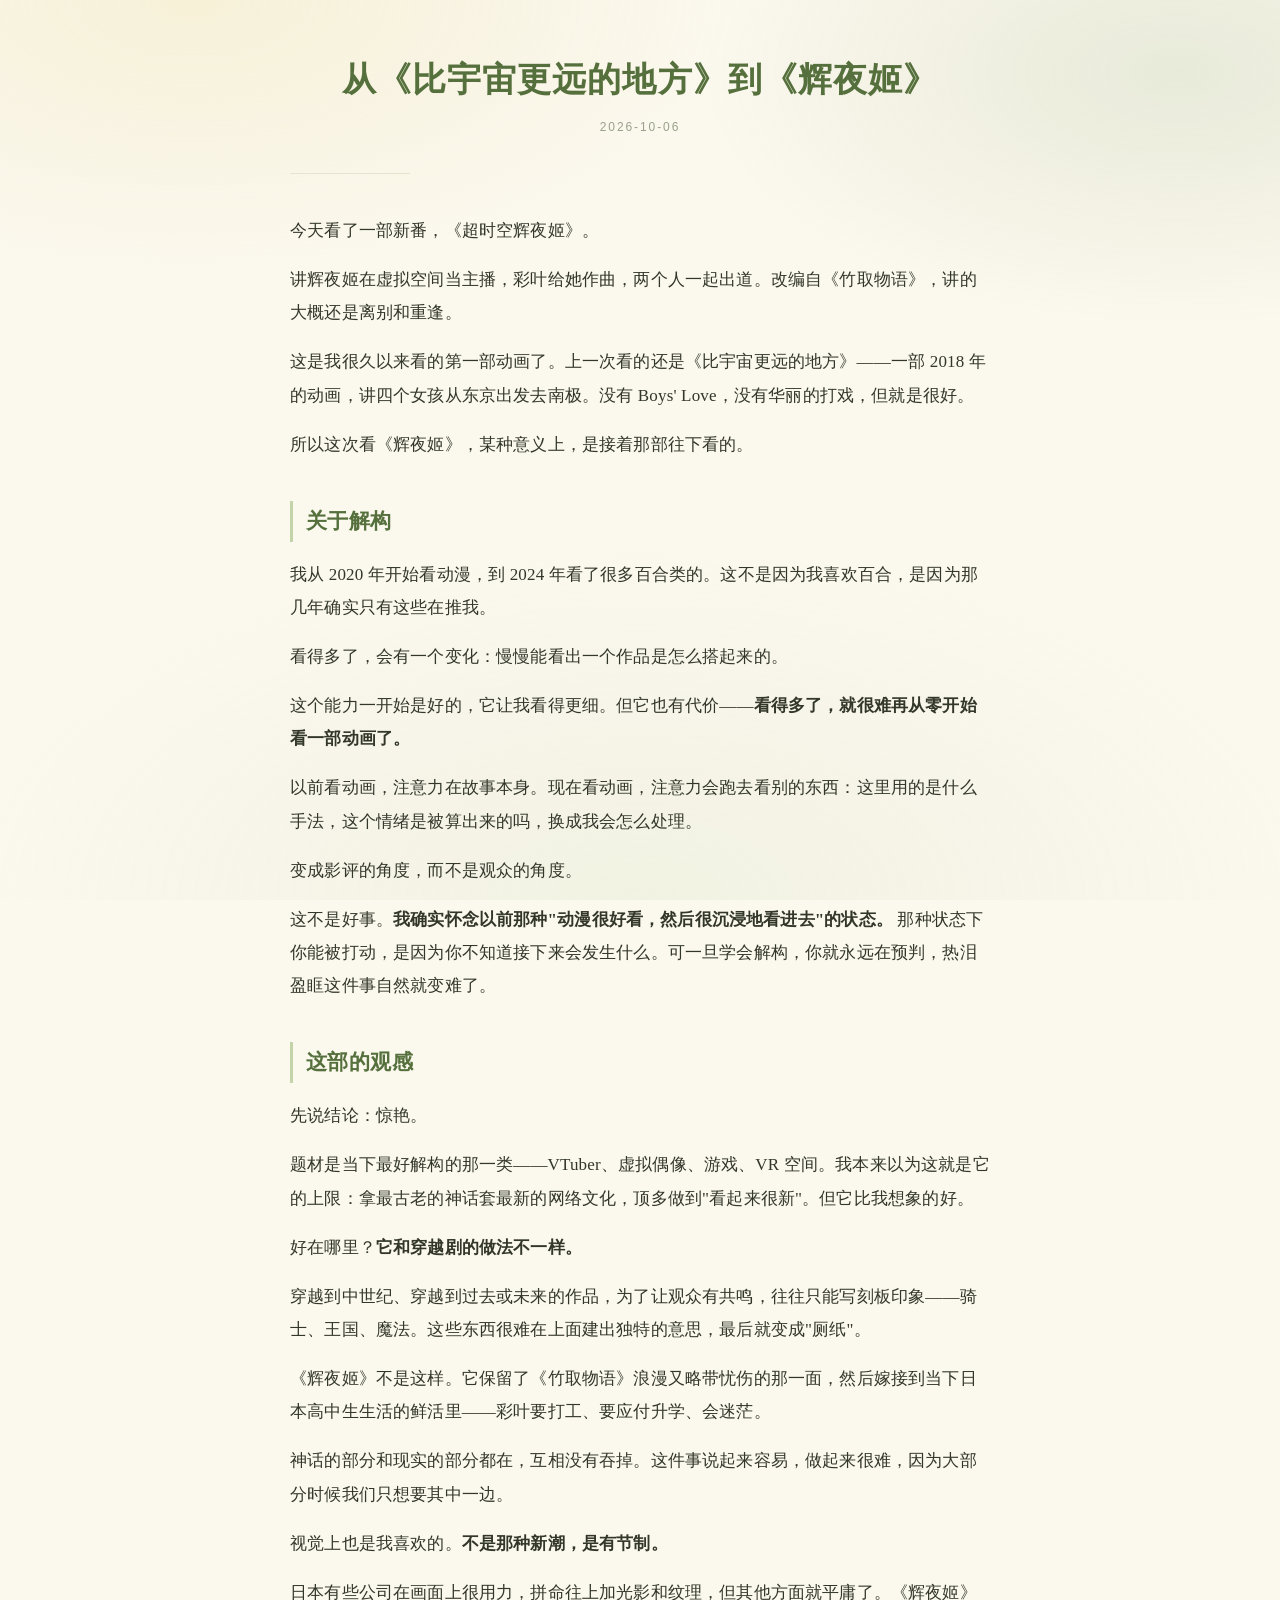
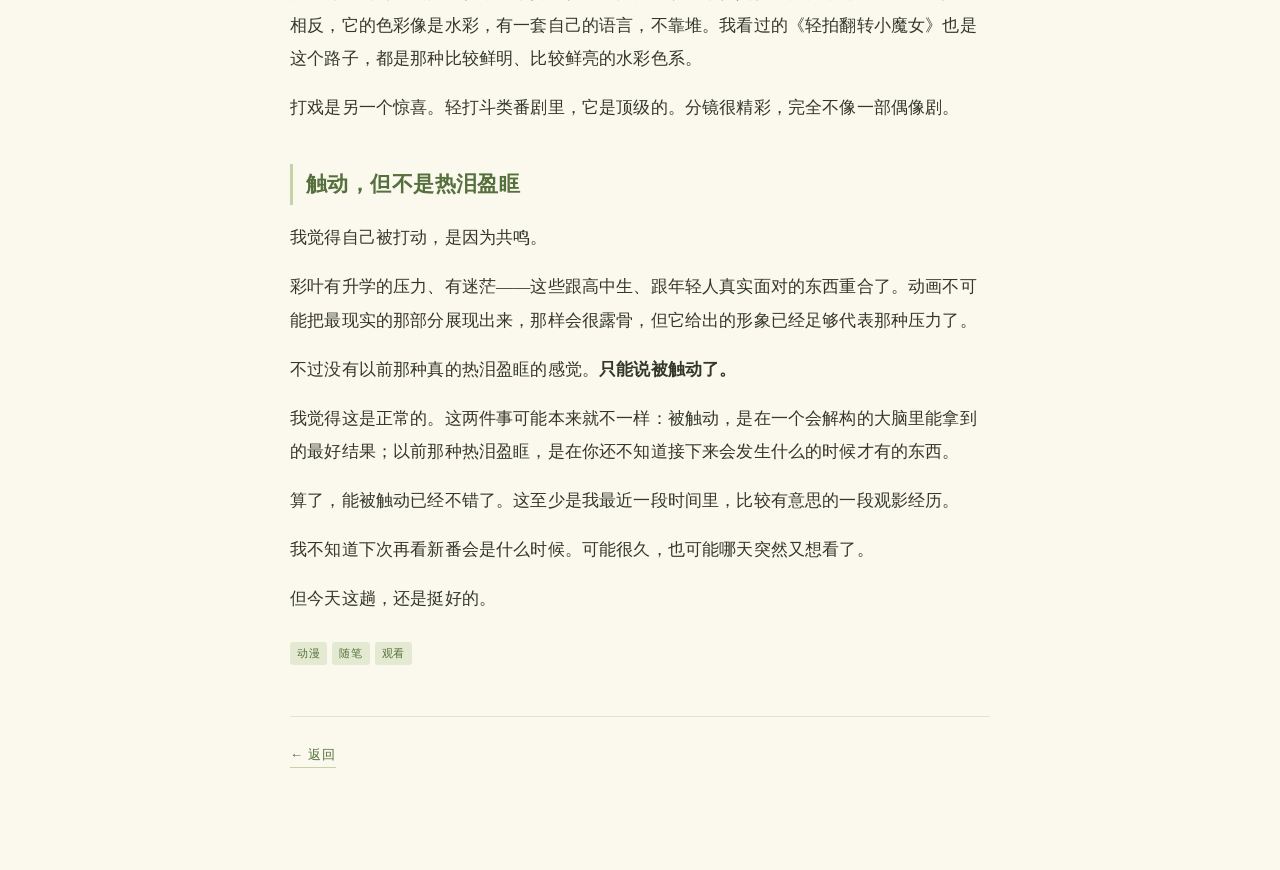
==== docs/从比宇宙更远的地方到辉夜姬.html @ 14f43a6e "去掉私人细节，加一点文艺感" ====
<!DOCTYPE html>
<html lang="zh-CN">
<head>
<meta charset="UTF-8">
<meta name="viewport" content="width=device-width, initial-scale=1">
<title>从《比宇宙更远的地方》到《辉夜姬》</title>
<meta name="description" content="">
<link rel="stylesheet" href="style.css">
</head>
<body><div class="wrap">
<article class="article">
  <div class="article-head">
    <h1>从《比宇宙更远的地方》到《辉夜姬》</h1>
    <div class="byline">2026-10-06</div>
    <hr>
  </div>
  <p>今天看了一部新番，《超时空辉夜姬》。</p>
<p>讲辉夜姬在虚拟空间当主播，彩叶给她作曲，两个人一起出道。改编自《竹取物语》，讲的大概还是离别和重逢。</p>
<p>这是我很久以来看的第一部动画了。上一次看的还是《比宇宙更远的地方》——一部 2018 年的动画，讲四个女孩从东京出发去南极。没有 Boys' Love，没有华丽的打戏，但就是很好。</p>
<p>所以这次看《辉夜姬》，某种意义上，是接着那部往下看的。</p>
<h2>关于解构</h2>
<p>我从 2020 年开始看动漫，到 2024 年看了很多百合类的。这不是因为我喜欢百合，是因为那几年确实只有这些在推我。</p>
<p>看得多了，会有一个变化：慢慢能看出一个作品是怎么搭起来的。</p>
<p>这个能力一开始是好的，它让我看得更细。但它也有代价——<strong>看得多了，就很难再从零开始看一部动画了。</strong></p>
<p>以前看动画，注意力在故事本身。现在看动画，注意力会跑去看别的东西：这里用的是什么手法，这个情绪是被算出来的吗，换成我会怎么处理。</p>
<p>变成影评的角度，而不是观众的角度。</p>
<p>这不是好事。<strong>我确实怀念以前那种"动漫很好看，然后很沉浸地看进去"的状态。</strong> 那种状态下你能被打动，是因为你不知道接下来会发生什么。可一旦学会解构，你就永远在预判，热泪盈眶这件事自然就变难了。</p>
<h2>这部的观感</h2>
<p>先说结论：惊艳。</p>
<p>题材是当下最好解构的那一类——VTuber、虚拟偶像、游戏、VR 空间。我本来以为这就是它的上限：拿最古老的神话套最新的网络文化，顶多做到"看起来很新"。但它比我想象的好。</p>
<p>好在哪里？<strong>它和穿越剧的做法不一样。</strong></p>
<p>穿越到中世纪、穿越到过去或未来的作品，为了让观众有共鸣，往往只能写刻板印象——骑士、王国、魔法。这些东西很难在上面建出独特的意思，最后就变成"厕纸"。</p>
<p>《辉夜姬》不是这样。它保留了《竹取物语》浪漫又略带忧伤的那一面，然后嫁接到当下日本高中生生活的鲜活里——彩叶要打工、要应付升学、会迷茫。</p>
<p>神话的部分和现实的部分都在，互相没有吞掉。这件事说起来容易，做起来很难，因为大部分时候我们只想要其中一边。</p>
<p>视觉上也是我喜欢的。<strong>不是那种新潮，是有节制。</strong></p>
<p>日本有些公司在画面上很用力，拼命往上加光影和纹理，但其他方面就平庸了。《辉夜姬》相反，它的色彩像是水彩，有一套自己的语言，不靠堆。我看过的《轻拍翻转小魔女》也是这个路子，都是那种比较鲜明、比较鲜亮的水彩色系。</p>
<p>打戏是另一个惊喜。轻打斗类番剧里，它是顶级的。分镜很精彩，完全不像一部偶像剧。</p>
<h2>触动，但不是热泪盈眶</h2>
<p>我觉得自己被打动，是因为共鸣。</p>
<p>彩叶有升学的压力、有迷茫——这些跟高中生、跟年轻人真实面对的东西重合了。动画不可能把最现实的那部分展现出来，那样会很露骨，但它给出的形象已经足够代表那种压力了。</p>
<p>不过没有以前那种真的热泪盈眶的感觉。<strong>只能说被触动了。</strong></p>
<p>我觉得这是正常的。这两件事可能本来就不一样：被触动，是在一个会解构的大脑里能拿到的最好结果；以前那种热泪盈眶，是在你还不知道接下来会发生什么的时候才有的东西。</p>
<p>算了，能被触动已经不错了。这至少是我最近一段时间里，比较有意思的一段观影经历。</p>
<p>我不知道下次再看新番会是什么时候。可能很久，也可能哪天突然又想看了。</p>
<p>但今天这趟，还是挺好的。</p>
  <div><span class="tag">动漫</span><span class="tag">随笔</span><span class="tag">观看</span></div>
  <div class="article-footer"><a class="back" href="index.html">← 返回</a></div>
</article>
</div></body>
</html>
---- docs/style.css ----
:root {
  /* 浅黄 + 浅绿，植物标本配色 */
  --paper:      #fbf8ee;   /* 纸底：暖米黄 */
  --paper-warm: #f5efdc;   /* 次级纸面 */
  --ink:        #33372a;   /* 主文字：深橄榄 */
  --ink-soft:   #6b7059;   /* 次级文字 */
  --ink-faint:  #9aa08a;   /* 极淡 */
  --leaf:       #7a9a5c;   /* 叶片绿 */
  --leaf-deep:  #55703c;   /* 深叶 */
  --leaf-pale:  #c3d4a8;   /* 嫩叶 */
  --sun:        #e8d98a;   /* 浅黄 */
  --line:       #ddd8c0;   /* 分隔线 */
  --line-soft:  #e8e3d0;

  --radius: 4px;          /* 扁平：小圆角 */
  --serif: "Songti SC", "Noto Serif SC", "Source Han Serif SC",
           Georgia, "Times New Roman", serif;
  --sans: -apple-system, BlinkMacSystemFont, "PingFang SC",
          "Hiragino Sans GB", "Microsoft YaHei", sans-serif;
}

* { box-sizing: border-box; }

html { scroll-behavior: smooth; }

body {
  margin: 0;
  background: var(--paper);
  color: var(--ink);
  font-family: var(--serif);
  font-size: 17px;
  line-height: 1.95;
  letter-spacing: .01em;
}

/* 弥散感：柔和的径向渐层，像漫射光下的纸面 */
body::before {
  content: "";
  position: fixed; inset: 0;
  pointer-events: none;
  z-index: 0;
  background:
    radial-gradient(ellipse 70% 50% at 15% 0%,  rgba(232,217,138,.22), transparent 60%),
    radial-gradient(ellipse 60% 45% at 92% 8%,  rgba(122,154,92,.14),  transparent 62%),
    radial-gradient(ellipse 80% 60% at 50% 100%, rgba(195,212,168,.16), transparent 65%);
}

.wrap {
  position: relative; z-index: 1;
  max-width: 1080px; margin: 0 auto; padding: 56px 28px 100px;
}

/* ── 报头 ────────────────────────────────────────────── */
.masthead {
  border-bottom: 3px double var(--line);
  padding-bottom: 22px; margin-bottom: 8px;
  text-align: center;
}
.masthead h1 {
  margin: 0; font-size: 38px; font-weight: 600;
  letter-spacing: .06em; color: var(--leaf-deep);
}
.masthead .subtitle {
  margin: 10px 0 0; color: var(--ink-soft);
  font-size: 15px; letter-spacing: .04em;
}
.dateline {
  display: flex; justify-content: space-between; align-items: baseline;
  font-family: var(--sans); font-size: 12px; color: var(--ink-faint);
  border-bottom: 1px solid var(--line);
  padding: 7px 2px; margin-bottom: 34px;
  letter-spacing: .06em;
}

/* ── 首页：报纸分栏 ──────────────────────────────────── */
.column-rule { columns: 2; column-gap: 44px; column-rule: 1px solid var(--line-soft); }
@media (max-width: 760px) { .column-rule { columns: 1; } }

.story {
  break-inside: avoid;
  margin-bottom: 30px; padding-bottom: 26px;
  border-bottom: 1px dotted var(--line-soft);
}
.story:last-child { border-bottom: none; }
.story h2 {
  margin: 0 0 8px; font-size: 22px; font-weight: 600;
  line-height: 1.45; letter-spacing: .02em;
}
.story h2 a { color: var(--ink); text-decoration: none; }
.story h2 a:hover { color: var(--leaf); }
.story .byline {
  font-family: var(--sans); font-size: 11.5px; color: var(--ink-faint);
  letter-spacing: .12em; margin-bottom: 12px; text-transform: uppercase;
}
.story .excerpt { margin: 0; color: var(--ink-soft); font-size: 15px; line-height: 1.85; }

.tag {
  display: inline-block; font-family: var(--sans);
  background: rgba(195,212,168,.4); color: var(--leaf-deep);
  border-radius: 3px; padding: 1px 7px; font-size: 11px;
  margin: 10px 5px 0 0; letter-spacing: .06em;
}

/* ── 文章页 ─────────────────────────────────────────── */
.article { max-width: 700px; margin: 0 auto; }
.article-head { text-align: center; margin-bottom: 40px; }
.article-head h1 {
  margin: 0 0 12px; font-size: 34px; font-weight: 600;
  line-height: 1.4; letter-spacing: .03em; color: var(--leaf-deep);
}
.article-head .byline {
  font-family: var(--sans); font-size: 12px; color: var(--ink-faint);
  letter-spacing: .16em; text-transform: uppercase;
}
.article-head hr {
  border: none; border-top: 1px solid var(--line);
  margin: 22px auto 0; width: 120px;
}

.article h2 {
  font-size: 21px; font-weight: 600; margin: 40px 0 14px;
  color: var(--leaf-deep); letter-spacing: .02em;
  padding-left: 13px; border-left: 3px solid var(--leaf-pale);
}
.article h3 { font-size: 17px; font-weight: 600; margin: 30px 0 10px; color: var(--ink-soft); }
.article p { margin: 16px 0; }
.article a { color: var(--leaf-deep); text-decoration: none; border-bottom: 1px solid var(--leaf-pale); }
.article a:hover { border-bottom-color: var(--leaf); }

.article blockquote {
  margin: 24px 0; padding: 4px 0 4px 22px;
  border-left: 2px solid var(--sun);
  color: var(--ink-soft); font-style: italic;
}
.article code {
  background: var(--paper-warm); color: var(--leaf-deep);
  padding: 2px 6px; border-radius: 3px;
  font-family: ui-monospace, "SF Mono", Menlo, monospace; font-size: 14px;
}
.article pre {
  background: var(--paper-warm); border: 1px solid var(--line);
  border-radius: var(--radius); padding: 16px 18px; overflow-x: auto;
}
.article pre code { background: none; padding: 0; color: var(--ink); }
.article ul { padding-left: 24px; }
.article li { margin: 6px 0; }
.article hr { border: none; border-top: 1px solid var(--line-soft); margin: 34px 0; }

.article-footer { margin-top: 48px; padding-top: 20px; border-top: 1px solid var(--line-soft); }
.back {
  display: inline-block; font-family: var(--sans); font-size: 13px;
  color: var(--ink-soft); text-decoration: none; letter-spacing: .06em;
}
.back:hover { color: var(--leaf); }

.empty {
  text-align: center; padding: 80px 20px; color: var(--ink-faint);
  font-style: italic;
}

.site-footer {
  margin-top: 70px; padding-top: 22px; border-top: 3px double var(--line);
  text-align: center; font-family: var(--sans);
  font-size: 12px; color: var(--ink-faint); letter-spacing: .1em;
}
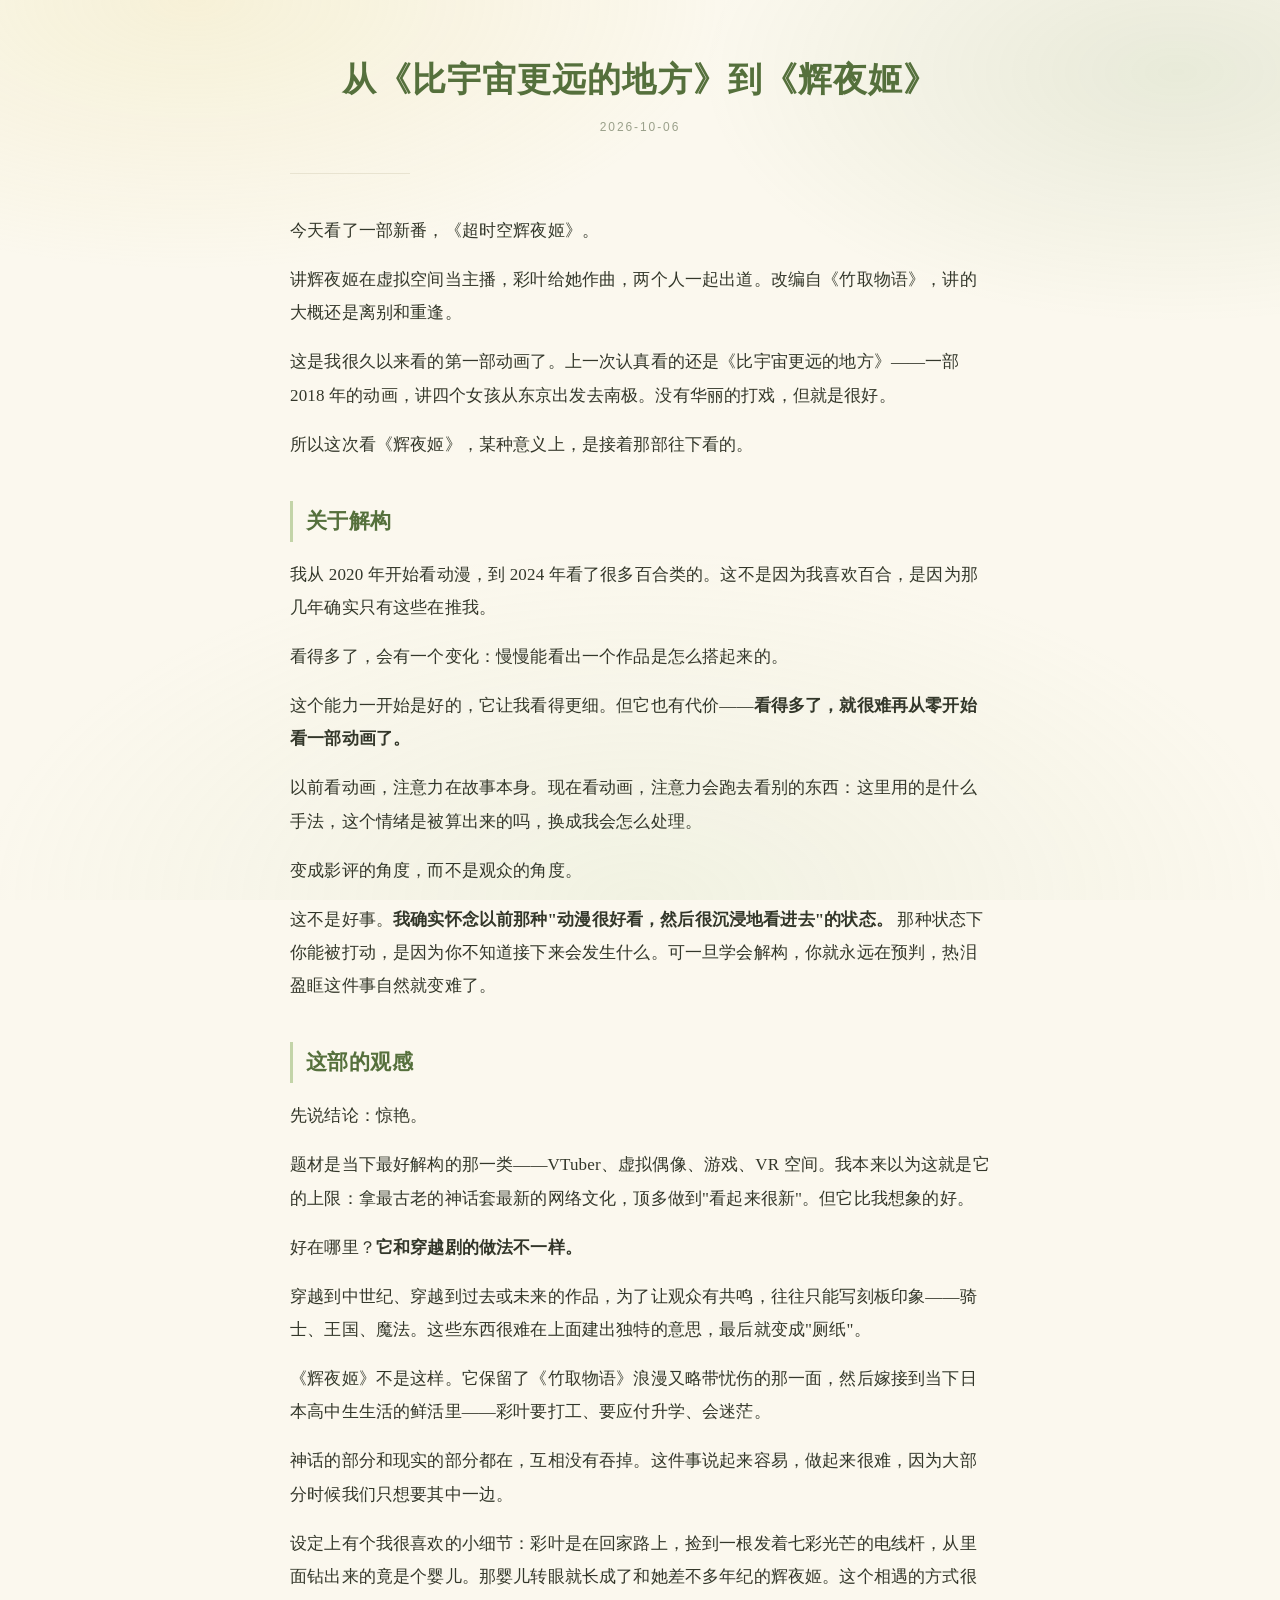
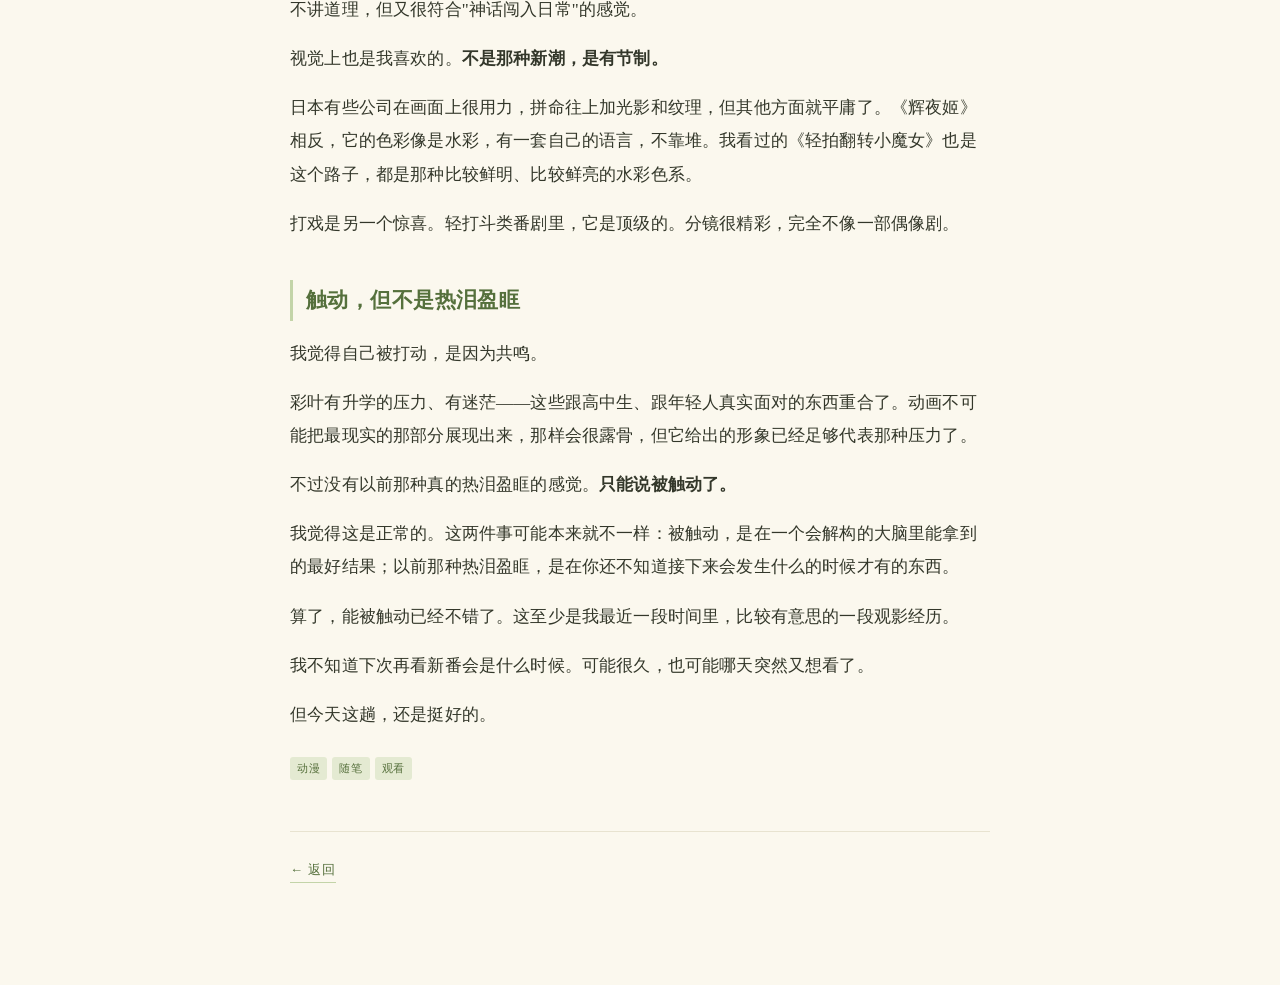
==== commit 8aa93560: "校对：修正百合判断，补入电线杆细节" ====
--- a/docs/从比宇宙更远的地方到辉夜姬.html
+++ b/docs/从比宇宙更远的地方到辉夜姬.html
@@ -16,7 +16,7 @@
   </div>
   <p>今天看了一部新番，《超时空辉夜姬》。</p>
 <p>讲辉夜姬在虚拟空间当主播，彩叶给她作曲，两个人一起出道。改编自《竹取物语》，讲的大概还是离别和重逢。</p>
-<p>这是我很久以来看的第一部动画了。上一次看的还是《比宇宙更远的地方》——一部 2018 年的动画，讲四个女孩从东京出发去南极。没有 Boys' Love，没有华丽的打戏，但就是很好。</p>
+<p>这是我很久以来看的第一部动画了。上一次认真看的还是《比宇宙更远的地方》——一部 2018 年的动画，讲四个女孩从东京出发去南极。没有华丽的打戏，但就是很好。</p>
 <p>所以这次看《辉夜姬》，某种意义上，是接着那部往下看的。</p>
 <h2>关于解构</h2>
 <p>我从 2020 年开始看动漫，到 2024 年看了很多百合类的。这不是因为我喜欢百合，是因为那几年确实只有这些在推我。</p>
@@ -32,6 +32,7 @@
 <p>穿越到中世纪、穿越到过去或未来的作品，为了让观众有共鸣，往往只能写刻板印象——骑士、王国、魔法。这些东西很难在上面建出独特的意思，最后就变成"厕纸"。</p>
 <p>《辉夜姬》不是这样。它保留了《竹取物语》浪漫又略带忧伤的那一面，然后嫁接到当下日本高中生生活的鲜活里——彩叶要打工、要应付升学、会迷茫。</p>
 <p>神话的部分和现实的部分都在，互相没有吞掉。这件事说起来容易，做起来很难，因为大部分时候我们只想要其中一边。</p>
+<p>设定上有个我很喜欢的小细节：彩叶是在回家路上，捡到一根发着七彩光芒的电线杆，从里面钻出来的竟是个婴儿。那婴儿转眼就长成了和她差不多年纪的辉夜姬。这个相遇的方式很不讲道理，但又很符合"神话闯入日常"的感觉。</p>
 <p>视觉上也是我喜欢的。<strong>不是那种新潮，是有节制。</strong></p>
 <p>日本有些公司在画面上很用力，拼命往上加光影和纹理，但其他方面就平庸了。《辉夜姬》相反，它的色彩像是水彩，有一套自己的语言，不靠堆。我看过的《轻拍翻转小魔女》也是这个路子，都是那种比较鲜明、比较鲜亮的水彩色系。</p>
 <p>打戏是另一个惊喜。轻打斗类番剧里，它是顶级的。分镜很精彩，完全不像一部偶像剧。</p>
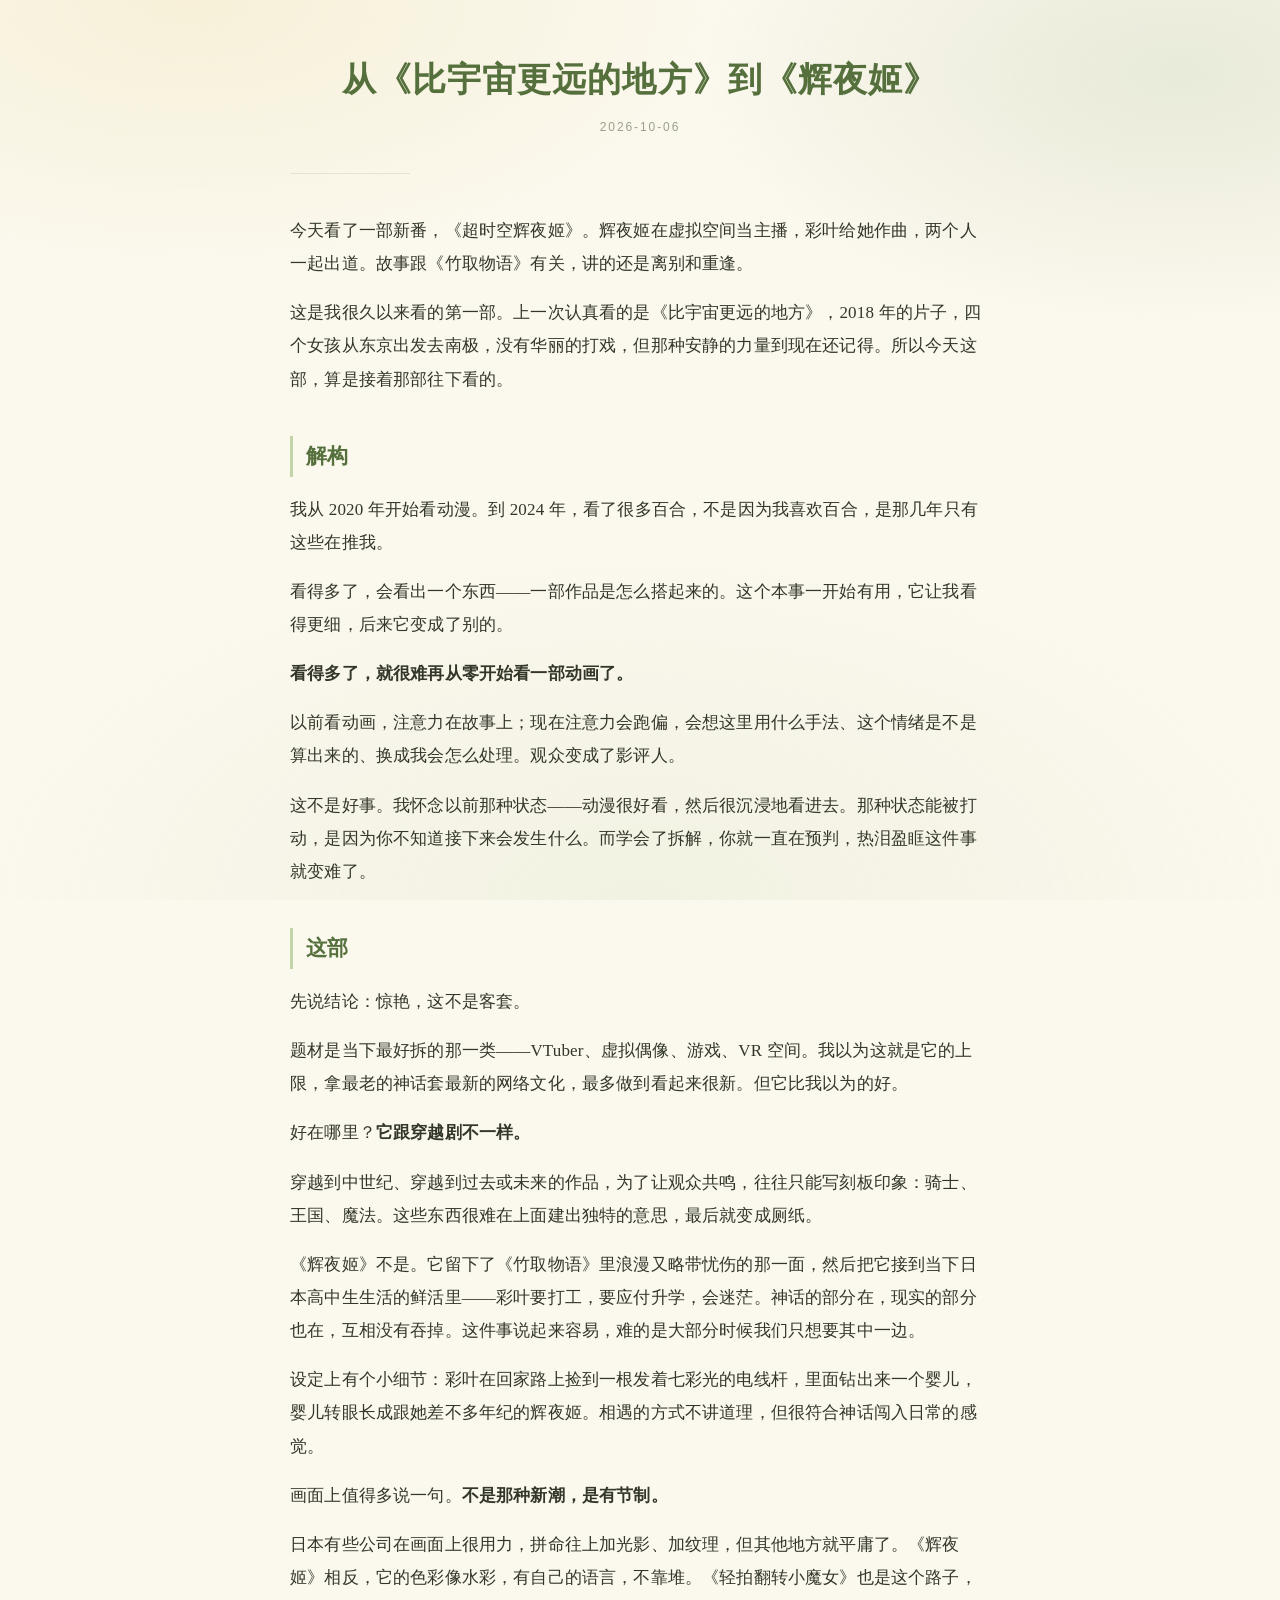
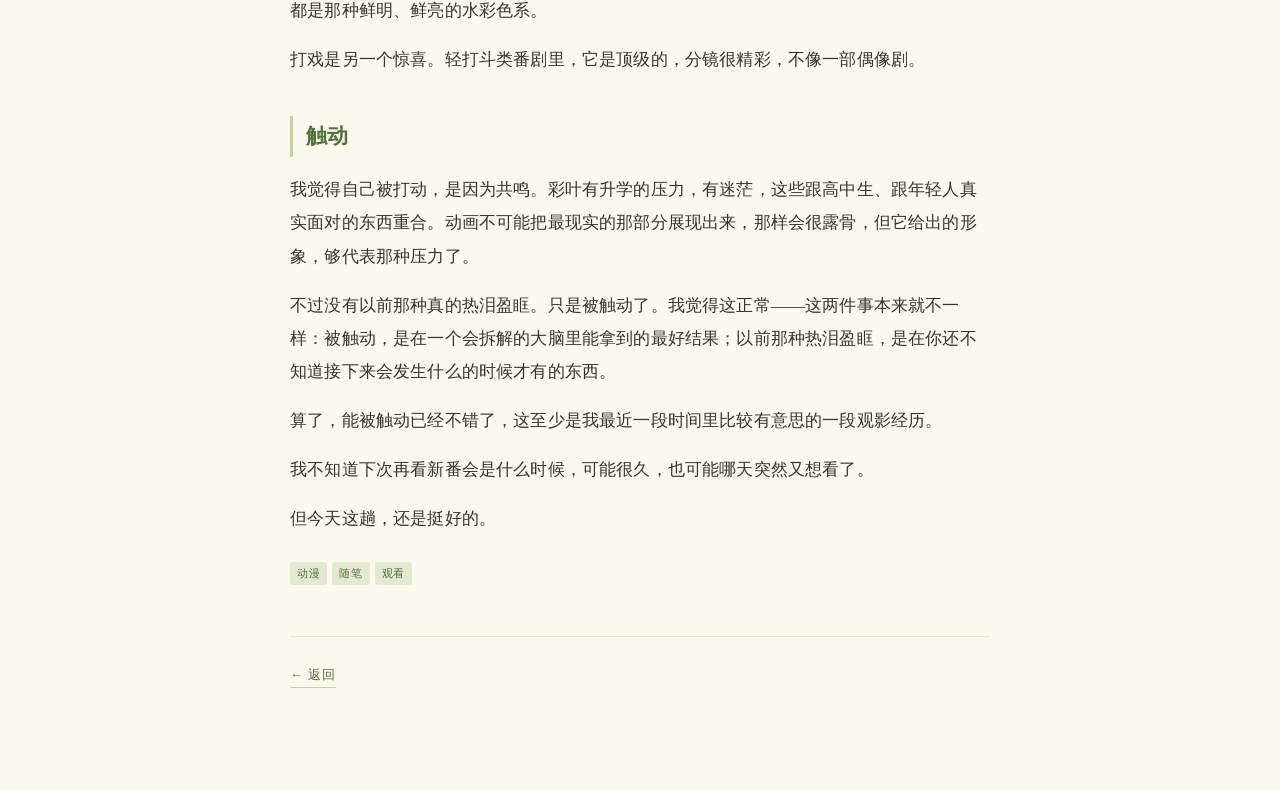
==== commit d0c25897: "定稿：精细版 + 修复段落碎片化" ====
--- a/docs/从比宇宙更远的地方到辉夜姬.html
+++ b/docs/从比宇宙更远的地方到辉夜姬.html
@@ -14,35 +14,29 @@
     <div class="byline">2026-10-06</div>
     <hr>
   </div>
-  <p>今天看了一部新番，《超时空辉夜姬》。</p>
-<p>讲辉夜姬在虚拟空间当主播，彩叶给她作曲，两个人一起出道。改编自《竹取物语》，讲的大概还是离别和重逢。</p>
-<p>这是我很久以来看的第一部动画了。上一次认真看的还是《比宇宙更远的地方》——一部 2018 年的动画，讲四个女孩从东京出发去南极。没有华丽的打戏，但就是很好。</p>
-<p>所以这次看《辉夜姬》，某种意义上，是接着那部往下看的。</p>
-<h2>关于解构</h2>
-<p>我从 2020 年开始看动漫，到 2024 年看了很多百合类的。这不是因为我喜欢百合，是因为那几年确实只有这些在推我。</p>
-<p>看得多了，会有一个变化：慢慢能看出一个作品是怎么搭起来的。</p>
-<p>这个能力一开始是好的，它让我看得更细。但它也有代价——<strong>看得多了，就很难再从零开始看一部动画了。</strong></p>
-<p>以前看动画，注意力在故事本身。现在看动画，注意力会跑去看别的东西：这里用的是什么手法，这个情绪是被算出来的吗，换成我会怎么处理。</p>
-<p>变成影评的角度，而不是观众的角度。</p>
-<p>这不是好事。<strong>我确实怀念以前那种"动漫很好看，然后很沉浸地看进去"的状态。</strong> 那种状态下你能被打动，是因为你不知道接下来会发生什么。可一旦学会解构，你就永远在预判，热泪盈眶这件事自然就变难了。</p>
-<h2>这部的观感</h2>
-<p>先说结论：惊艳。</p>
-<p>题材是当下最好解构的那一类——VTuber、虚拟偶像、游戏、VR 空间。我本来以为这就是它的上限：拿最古老的神话套最新的网络文化，顶多做到"看起来很新"。但它比我想象的好。</p>
-<p>好在哪里？<strong>它和穿越剧的做法不一样。</strong></p>
-<p>穿越到中世纪、穿越到过去或未来的作品，为了让观众有共鸣，往往只能写刻板印象——骑士、王国、魔法。这些东西很难在上面建出独特的意思，最后就变成"厕纸"。</p>
-<p>《辉夜姬》不是这样。它保留了《竹取物语》浪漫又略带忧伤的那一面，然后嫁接到当下日本高中生生活的鲜活里——彩叶要打工、要应付升学、会迷茫。</p>
-<p>神话的部分和现实的部分都在，互相没有吞掉。这件事说起来容易，做起来很难，因为大部分时候我们只想要其中一边。</p>
-<p>设定上有个我很喜欢的小细节：彩叶是在回家路上，捡到一根发着七彩光芒的电线杆，从里面钻出来的竟是个婴儿。那婴儿转眼就长成了和她差不多年纪的辉夜姬。这个相遇的方式很不讲道理，但又很符合"神话闯入日常"的感觉。</p>
-<p>视觉上也是我喜欢的。<strong>不是那种新潮，是有节制。</strong></p>
-<p>日本有些公司在画面上很用力，拼命往上加光影和纹理，但其他方面就平庸了。《辉夜姬》相反，它的色彩像是水彩，有一套自己的语言，不靠堆。我看过的《轻拍翻转小魔女》也是这个路子，都是那种比较鲜明、比较鲜亮的水彩色系。</p>
-<p>打戏是另一个惊喜。轻打斗类番剧里，它是顶级的。分镜很精彩，完全不像一部偶像剧。</p>
-<h2>触动，但不是热泪盈眶</h2>
-<p>我觉得自己被打动，是因为共鸣。</p>
-<p>彩叶有升学的压力、有迷茫——这些跟高中生、跟年轻人真实面对的东西重合了。动画不可能把最现实的那部分展现出来，那样会很露骨，但它给出的形象已经足够代表那种压力了。</p>
-<p>不过没有以前那种真的热泪盈眶的感觉。<strong>只能说被触动了。</strong></p>
-<p>我觉得这是正常的。这两件事可能本来就不一样：被触动，是在一个会解构的大脑里能拿到的最好结果；以前那种热泪盈眶，是在你还不知道接下来会发生什么的时候才有的东西。</p>
-<p>算了，能被触动已经不错了。这至少是我最近一段时间里，比较有意思的一段观影经历。</p>
-<p>我不知道下次再看新番会是什么时候。可能很久，也可能哪天突然又想看了。</p>
+  <p>今天看了一部新番，《超时空辉夜姬》。辉夜姬在虚拟空间当主播，彩叶给她作曲，两个人一起出道。故事跟《竹取物语》有关，讲的还是离别和重逢。</p>
+<p>这是我很久以来看的第一部。上一次认真看的是《比宇宙更远的地方》，2018 年的片子，四个女孩从东京出发去南极，没有华丽的打戏，但那种安静的力量到现在还记得。所以今天这部，算是接着那部往下看的。</p>
+<h2>解构</h2>
+<p>我从 2020 年开始看动漫。到 2024 年，看了很多百合，不是因为我喜欢百合，是那几年只有这些在推我。</p>
+<p>看得多了，会看出一个东西——一部作品是怎么搭起来的。这个本事一开始有用，它让我看得更细，后来它变成了别的。</p>
+<p><strong>看得多了，就很难再从零开始看一部动画了。</strong></p>
+<p>以前看动画，注意力在故事上；现在注意力会跑偏，会想这里用什么手法、这个情绪是不是算出来的、换成我会怎么处理。观众变成了影评人。</p>
+<p>这不是好事。我怀念以前那种状态——动漫很好看，然后很沉浸地看进去。那种状态能被打动，是因为你不知道接下来会发生什么。而学会了拆解，你就一直在预判，热泪盈眶这件事就变难了。</p>
+<h2>这部</h2>
+<p>先说结论：惊艳，这不是客套。</p>
+<p>题材是当下最好拆的那一类——VTuber、虚拟偶像、游戏、VR 空间。我以为这就是它的上限，拿最老的神话套最新的网络文化，最多做到看起来很新。但它比我以为的好。</p>
+<p>好在哪里？<strong>它跟穿越剧不一样。</strong></p>
+<p>穿越到中世纪、穿越到过去或未来的作品，为了让观众共鸣，往往只能写刻板印象：骑士、王国、魔法。这些东西很难在上面建出独特的意思，最后就变成厕纸。</p>
+<p>《辉夜姬》不是。它留下了《竹取物语》里浪漫又略带忧伤的那一面，然后把它接到当下日本高中生生活的鲜活里——彩叶要打工，要应付升学，会迷茫。神话的部分在，现实的部分也在，互相没有吞掉。这件事说起来容易，难的是大部分时候我们只想要其中一边。</p>
+<p>设定上有个小细节：彩叶在回家路上捡到一根发着七彩光的电线杆，里面钻出来一个婴儿，婴儿转眼长成跟她差不多年纪的辉夜姬。相遇的方式不讲道理，但很符合神话闯入日常的感觉。</p>
+<p>画面上值得多说一句。<strong>不是那种新潮，是有节制。</strong></p>
+<p>日本有些公司在画面上很用力，拼命往上加光影、加纹理，但其他地方就平庸了。《辉夜姬》相反，它的色彩像水彩，有自己的语言，不靠堆。《轻拍翻转小魔女》也是这个路子，都是那种鲜明、鲜亮的水彩色系。</p>
+<p>打戏是另一个惊喜。轻打斗类番剧里，它是顶级的，分镜很精彩，不像一部偶像剧。</p>
+<h2>触动</h2>
+<p>我觉得自己被打动，是因为共鸣。彩叶有升学的压力，有迷茫，这些跟高中生、跟年轻人真实面对的东西重合。动画不可能把最现实的那部分展现出来，那样会很露骨，但它给出的形象，够代表那种压力了。</p>
+<p>不过没有以前那种真的热泪盈眶。只是被触动了。我觉得这正常——这两件事本来就不一样：被触动，是在一个会拆解的大脑里能拿到的最好结果；以前那种热泪盈眶，是在你还不知道接下来会发生什么的时候才有的东西。</p>
+<p>算了，能被触动已经不错了，这至少是我最近一段时间里比较有意思的一段观影经历。</p>
+<p>我不知道下次再看新番会是什么时候，可能很久，也可能哪天突然又想看了。</p>
 <p>但今天这趟，还是挺好的。</p>
   <div><span class="tag">动漫</span><span class="tag">随笔</span><span class="tag">观看</span></div>
   <div class="article-footer"><a class="back" href="index.html">← 返回</a></div>
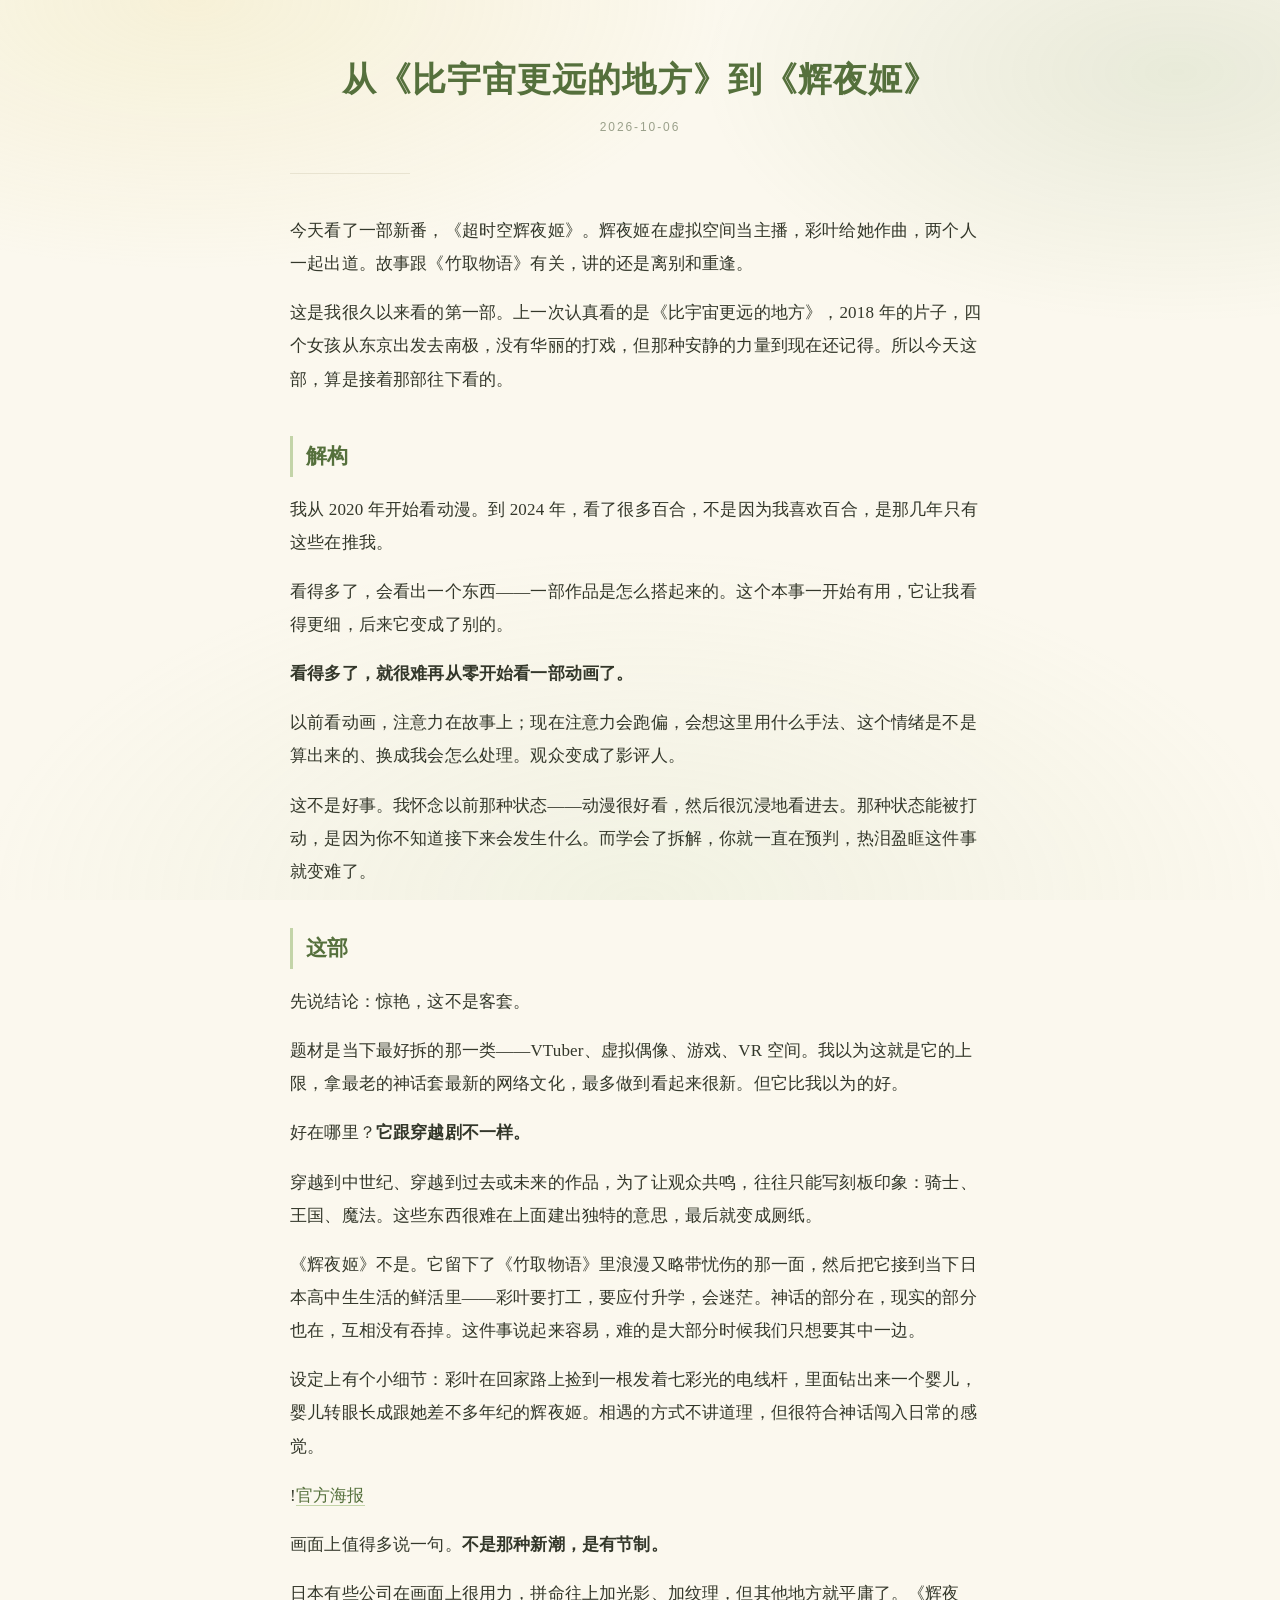
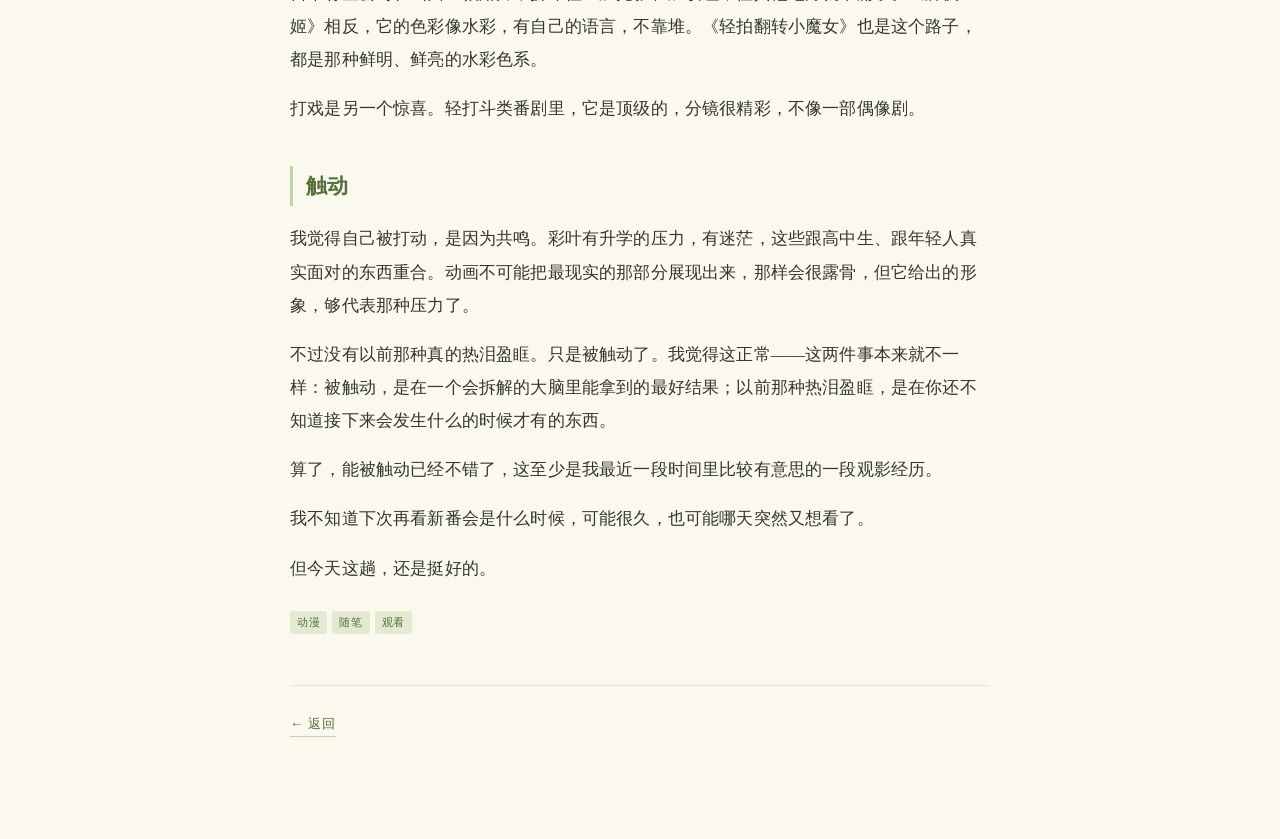
==== commit b8410765: "更新博客" ====
--- a/docs/从比宇宙更远的地方到辉夜姬.html
+++ b/docs/从比宇宙更远的地方到辉夜姬.html
@@ -29,6 +29,7 @@
 <p>穿越到中世纪、穿越到过去或未来的作品，为了让观众共鸣，往往只能写刻板印象：骑士、王国、魔法。这些东西很难在上面建出独特的意思，最后就变成厕纸。</p>
 <p>《辉夜姬》不是。它留下了《竹取物语》里浪漫又略带忧伤的那一面，然后把它接到当下日本高中生生活的鲜活里——彩叶要打工，要应付升学，会迷茫。神话的部分在，现实的部分也在，互相没有吞掉。这件事说起来容易，难的是大部分时候我们只想要其中一边。</p>
 <p>设定上有个小细节：彩叶在回家路上捡到一根发着七彩光的电线杆，里面钻出来一个婴儿，婴儿转眼长成跟她差不多年纪的辉夜姬。相遇的方式不讲道理，但很符合神话闯入日常的感觉。</p>
+<p>!<a href="/images/kaguya/1.jpg" target="_blank" rel="noopener">官方海报</a></p>
 <p>画面上值得多说一句。<strong>不是那种新潮，是有节制。</strong></p>
 <p>日本有些公司在画面上很用力，拼命往上加光影、加纹理，但其他地方就平庸了。《辉夜姬》相反，它的色彩像水彩，有自己的语言，不靠堆。《轻拍翻转小魔女》也是这个路子，都是那种鲜明、鲜亮的水彩色系。</p>
 <p>打戏是另一个惊喜。轻打斗类番剧里，它是顶级的，分镜很精彩，不像一部偶像剧。</p>
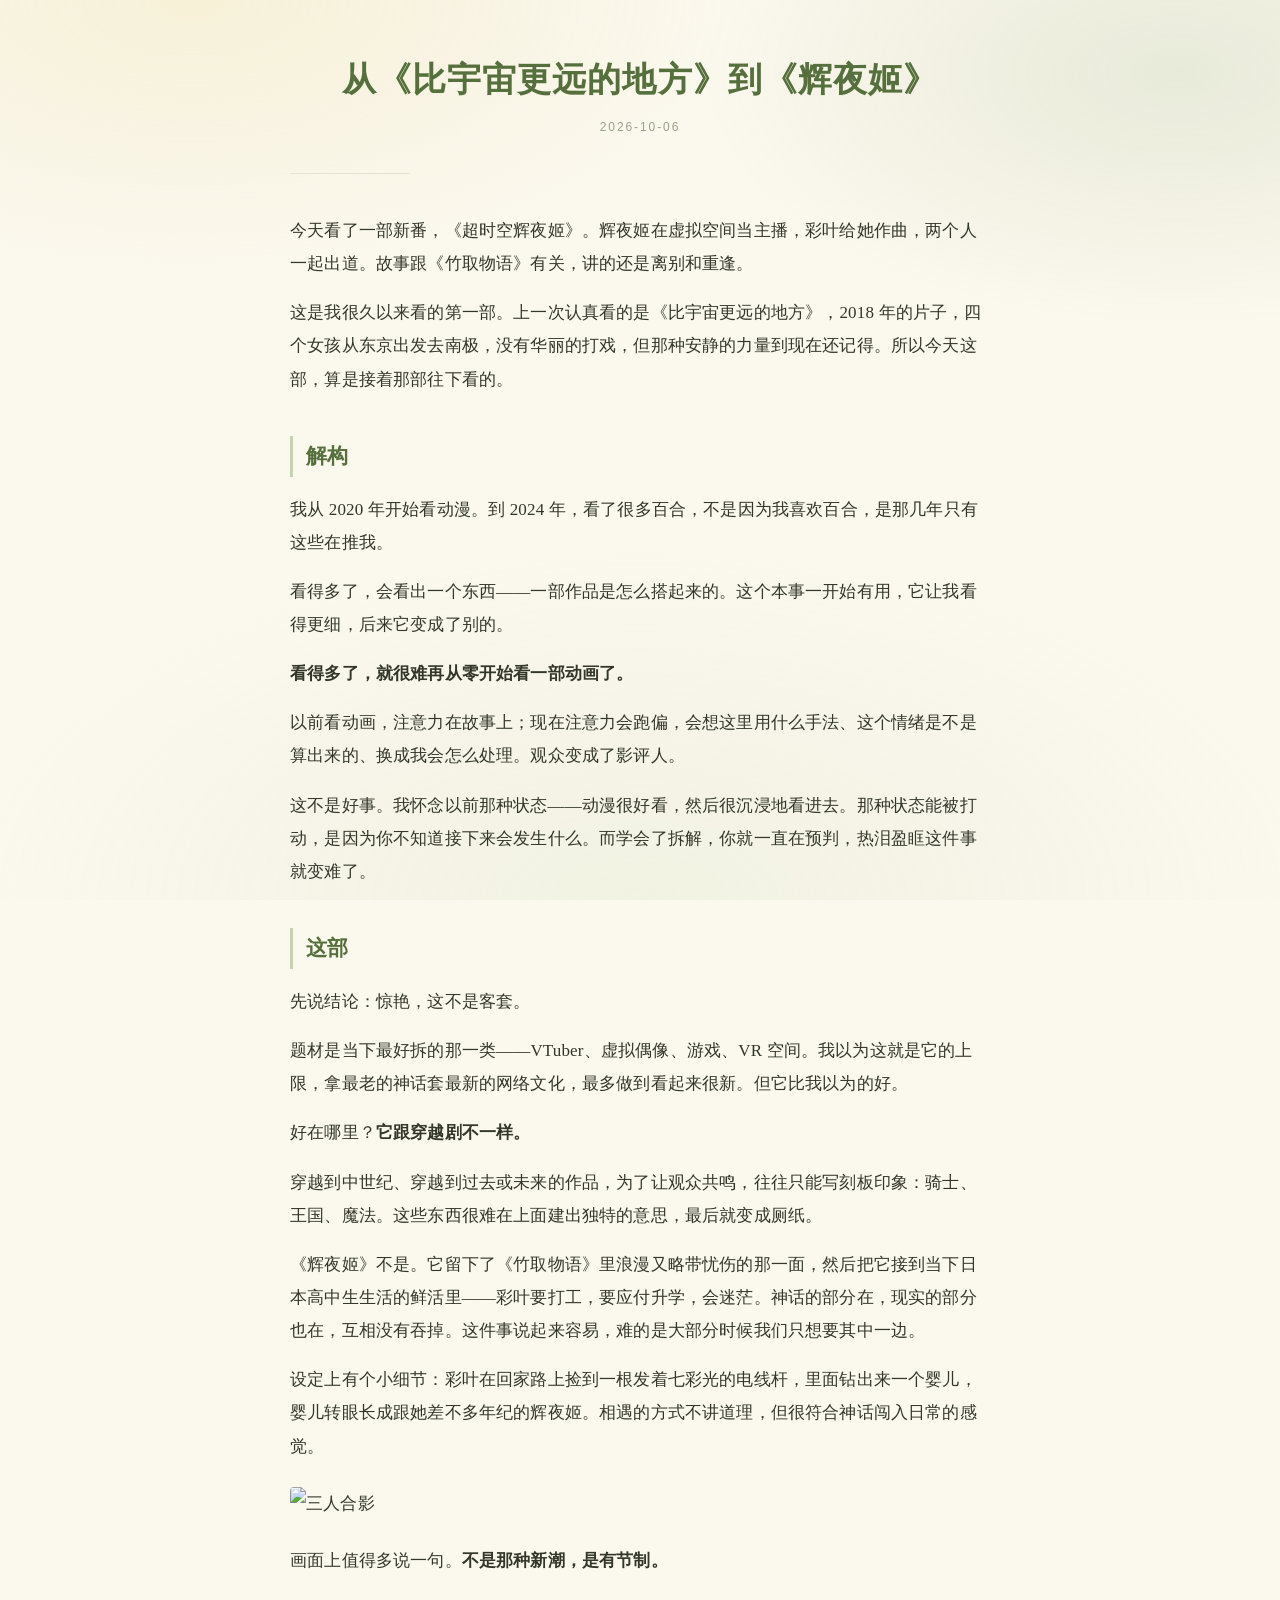
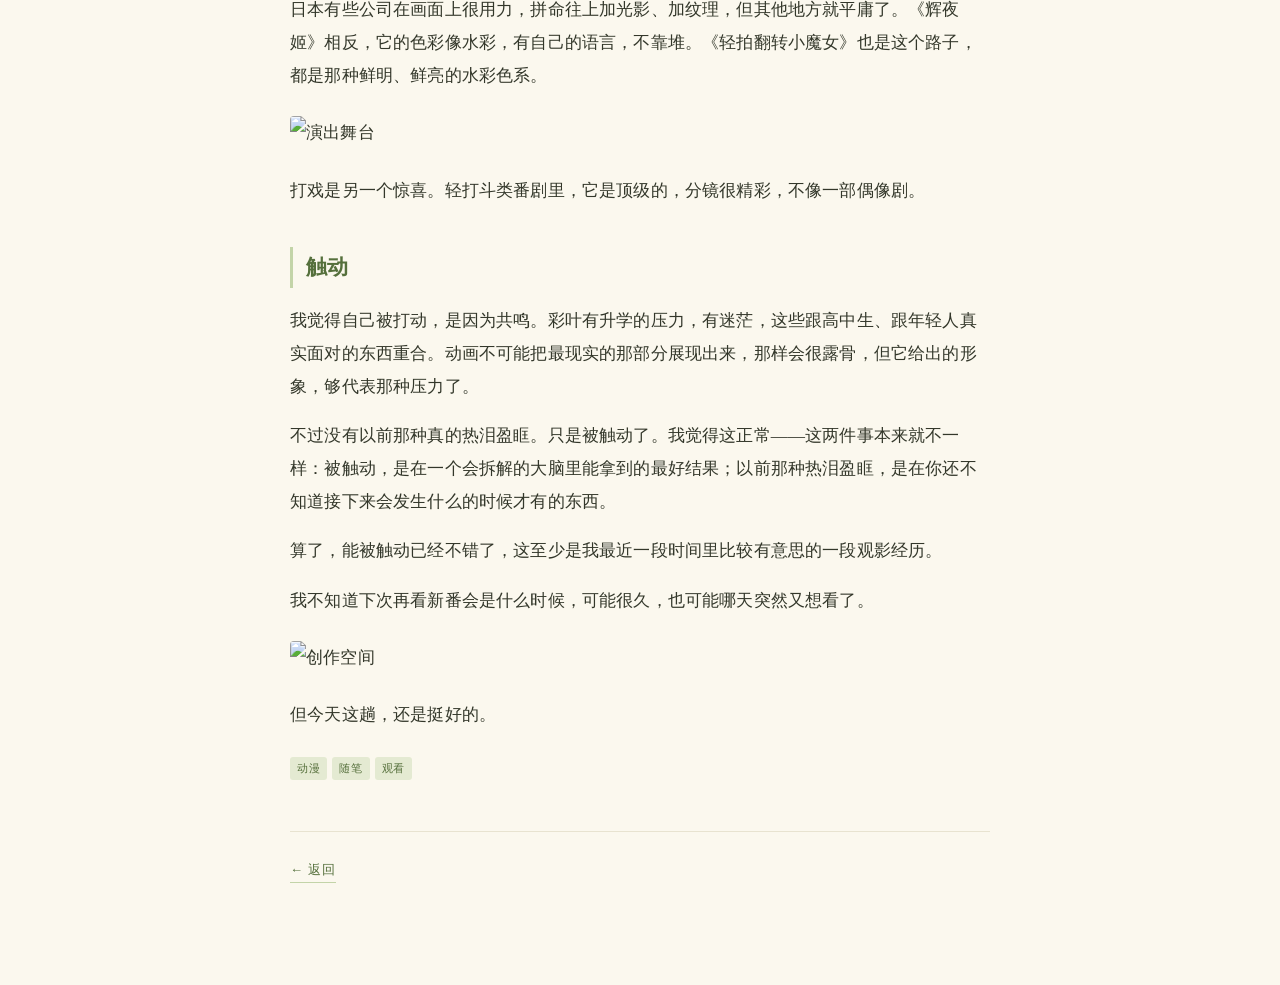
==== commit f7ca9be8: "辉夜姬：修图片渲染 + 补 4 张配图" ====
--- a/docs/从比宇宙更远的地方到辉夜姬.html
+++ b/docs/从比宇宙更远的地方到辉夜姬.html
@@ -29,15 +29,17 @@
 <p>穿越到中世纪、穿越到过去或未来的作品，为了让观众共鸣，往往只能写刻板印象：骑士、王国、魔法。这些东西很难在上面建出独特的意思，最后就变成厕纸。</p>
 <p>《辉夜姬》不是。它留下了《竹取物语》里浪漫又略带忧伤的那一面，然后把它接到当下日本高中生生活的鲜活里——彩叶要打工，要应付升学，会迷茫。神话的部分在，现实的部分也在，互相没有吞掉。这件事说起来容易，难的是大部分时候我们只想要其中一边。</p>
 <p>设定上有个小细节：彩叶在回家路上捡到一根发着七彩光的电线杆，里面钻出来一个婴儿，婴儿转眼长成跟她差不多年纪的辉夜姬。相遇的方式不讲道理，但很符合神话闯入日常的感觉。</p>
-<p>!<a href="/images/kaguya/1.jpg" target="_blank" rel="noopener">官方海报</a></p>
+<p><img src="/images/kaguya/2.jpg" alt="三人合影" style="max-width:100%;height:auto;display:block;margin:24px auto;border-radius:4px"></p>
 <p>画面上值得多说一句。<strong>不是那种新潮，是有节制。</strong></p>
 <p>日本有些公司在画面上很用力，拼命往上加光影、加纹理，但其他地方就平庸了。《辉夜姬》相反，它的色彩像水彩，有自己的语言，不靠堆。《轻拍翻转小魔女》也是这个路子，都是那种鲜明、鲜亮的水彩色系。</p>
+<p><img src="/images/kaguya/3.jpg" alt="演出舞台" style="max-width:100%;height:auto;display:block;margin:24px auto;border-radius:4px"></p>
 <p>打戏是另一个惊喜。轻打斗类番剧里，它是顶级的，分镜很精彩，不像一部偶像剧。</p>
 <h2>触动</h2>
 <p>我觉得自己被打动，是因为共鸣。彩叶有升学的压力，有迷茫，这些跟高中生、跟年轻人真实面对的东西重合。动画不可能把最现实的那部分展现出来，那样会很露骨，但它给出的形象，够代表那种压力了。</p>
 <p>不过没有以前那种真的热泪盈眶。只是被触动了。我觉得这正常——这两件事本来就不一样：被触动，是在一个会拆解的大脑里能拿到的最好结果；以前那种热泪盈眶，是在你还不知道接下来会发生什么的时候才有的东西。</p>
 <p>算了，能被触动已经不错了，这至少是我最近一段时间里比较有意思的一段观影经历。</p>
 <p>我不知道下次再看新番会是什么时候，可能很久，也可能哪天突然又想看了。</p>
+<p><img src="/images/kaguya/4.jpg" alt="创作空间" style="max-width:100%;height:auto;display:block;margin:24px auto;border-radius:4px"></p>
 <p>但今天这趟，还是挺好的。</p>
   <div><span class="tag">动漫</span><span class="tag">随笔</span><span class="tag">观看</span></div>
   <div class="article-footer"><a class="back" href="index.html">← 返回</a></div>
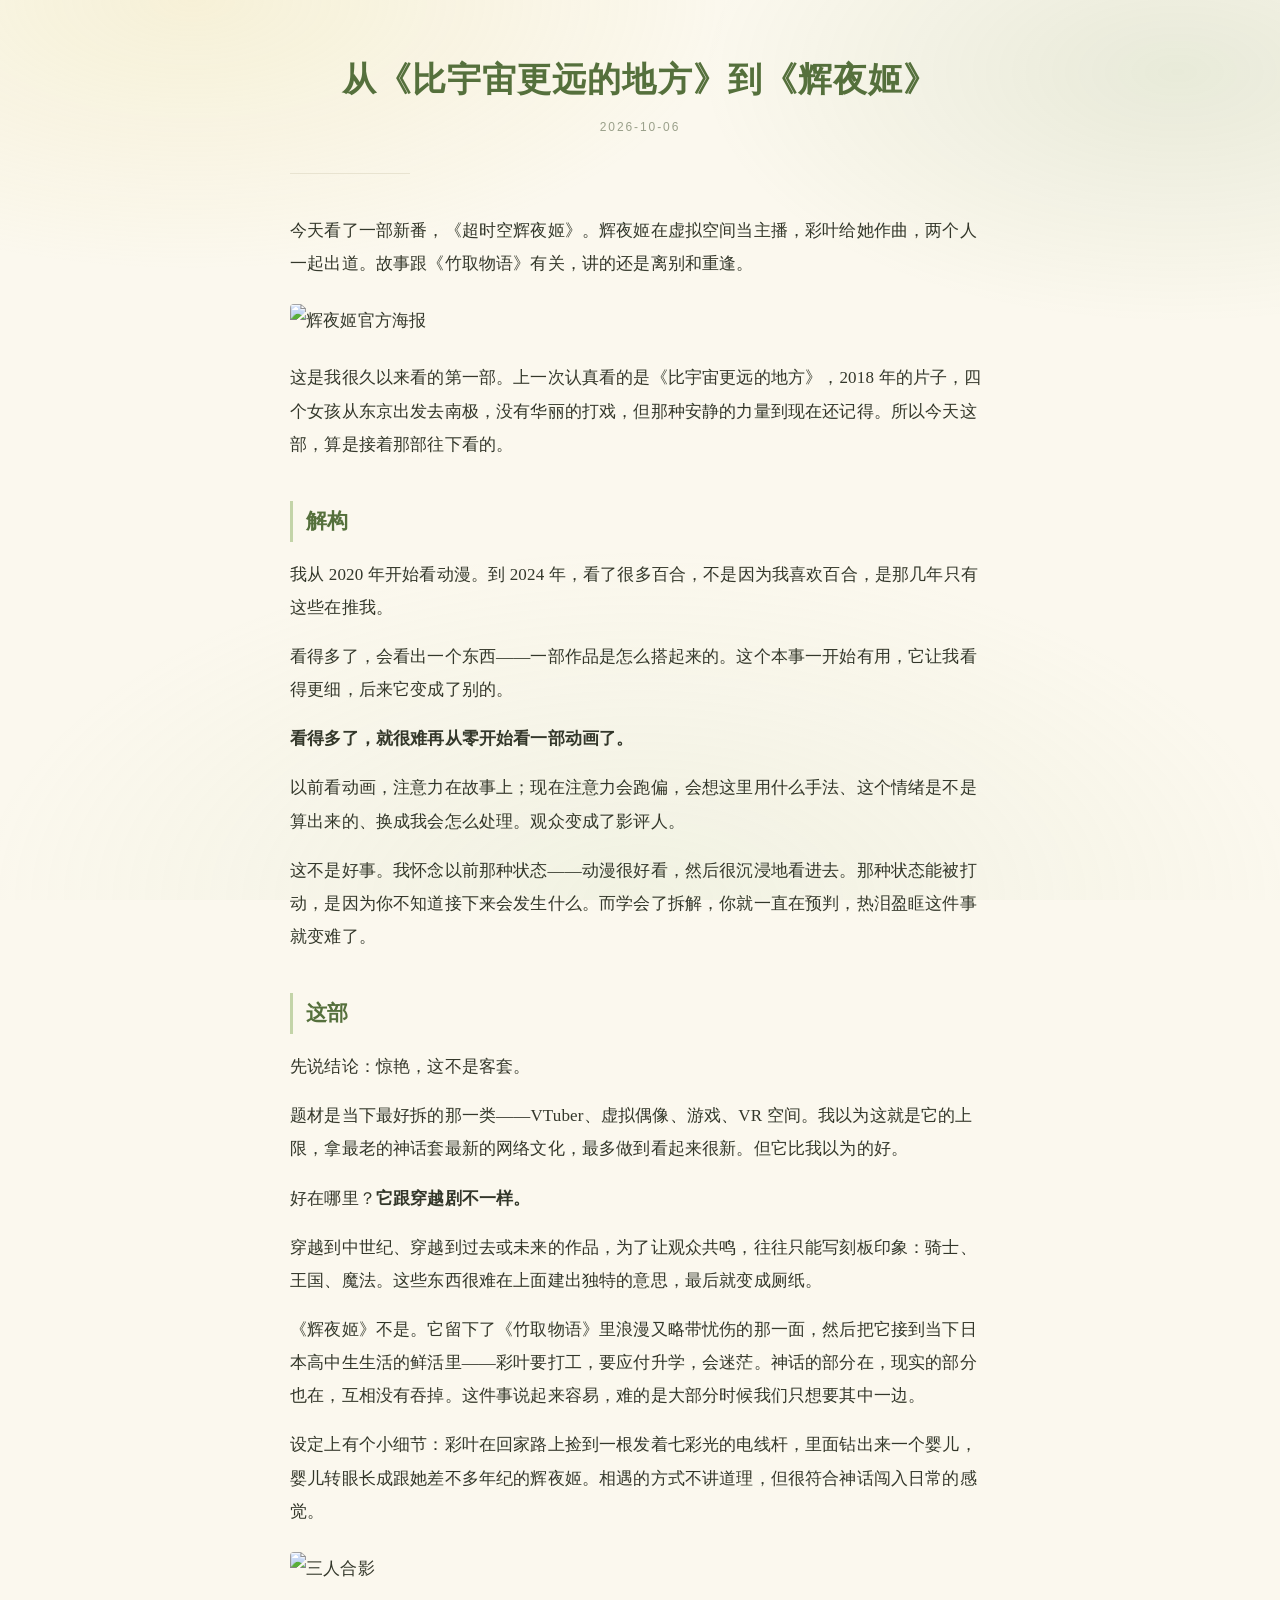
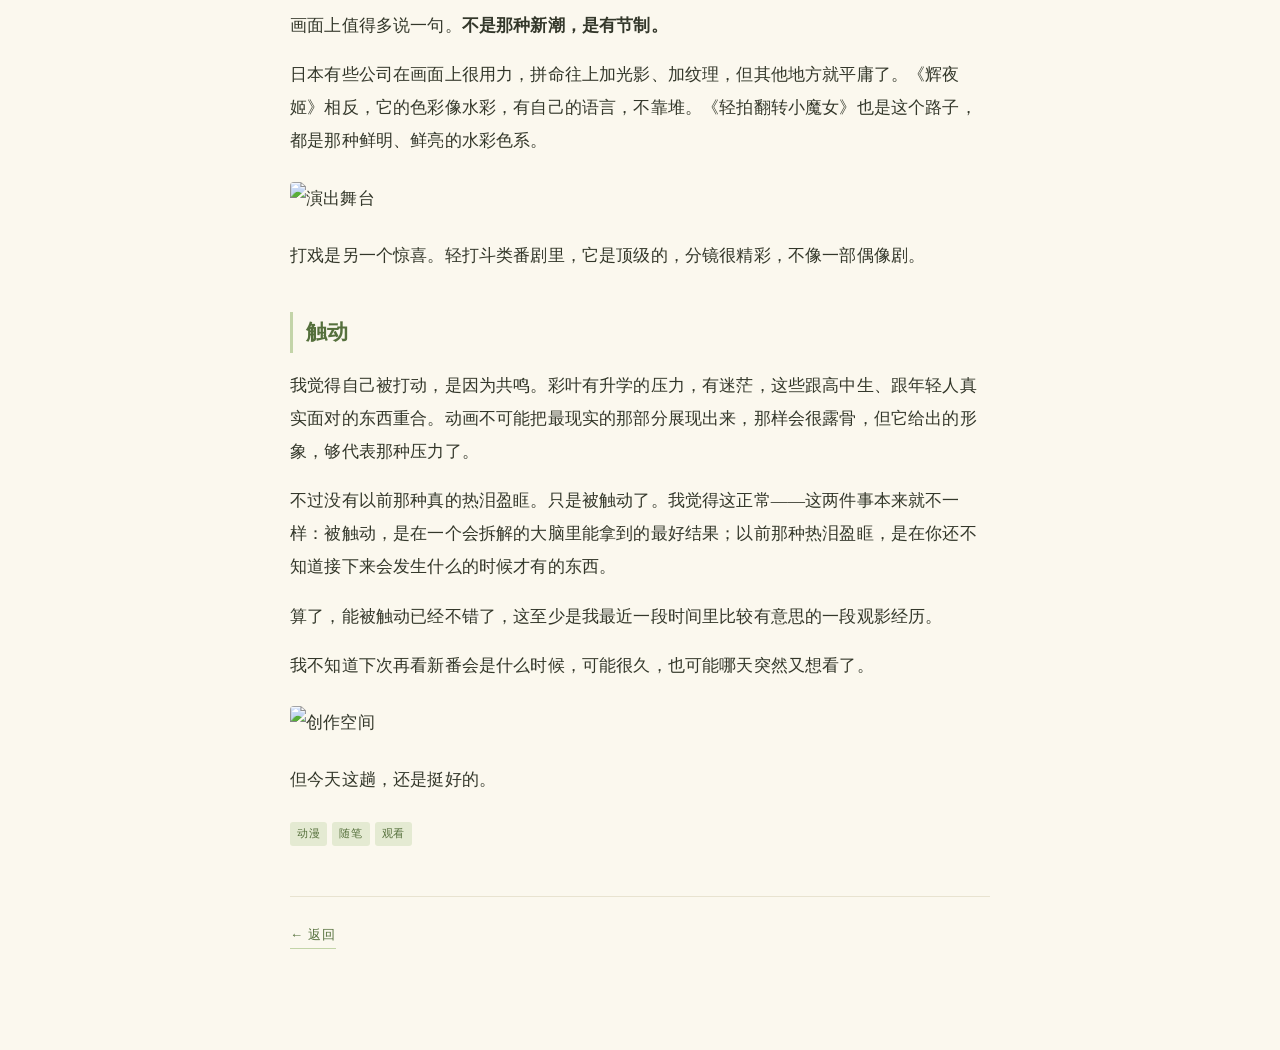
==== commit 3e4b8714: "辉夜姬：补第一张官方海报图" ====
--- a/docs/从比宇宙更远的地方到辉夜姬.html
+++ b/docs/从比宇宙更远的地方到辉夜姬.html
@@ -15,6 +15,7 @@
     <hr>
   </div>
   <p>今天看了一部新番，《超时空辉夜姬》。辉夜姬在虚拟空间当主播，彩叶给她作曲，两个人一起出道。故事跟《竹取物语》有关，讲的还是离别和重逢。</p>
+<p><img src="/blog/images/kaguya/1.webp" alt="辉夜姬官方海报" style="max-width:100%;height:auto;display:block;margin:24px auto;border-radius:4px"></p>
 <p>这是我很久以来看的第一部。上一次认真看的是《比宇宙更远的地方》，2018 年的片子，四个女孩从东京出发去南极，没有华丽的打戏，但那种安静的力量到现在还记得。所以今天这部，算是接着那部往下看的。</p>
 <h2>解构</h2>
 <p>我从 2020 年开始看动漫。到 2024 年，看了很多百合，不是因为我喜欢百合，是那几年只有这些在推我。</p>
@@ -29,17 +30,17 @@
 <p>穿越到中世纪、穿越到过去或未来的作品，为了让观众共鸣，往往只能写刻板印象：骑士、王国、魔法。这些东西很难在上面建出独特的意思，最后就变成厕纸。</p>
 <p>《辉夜姬》不是。它留下了《竹取物语》里浪漫又略带忧伤的那一面，然后把它接到当下日本高中生生活的鲜活里——彩叶要打工，要应付升学，会迷茫。神话的部分在，现实的部分也在，互相没有吞掉。这件事说起来容易，难的是大部分时候我们只想要其中一边。</p>
 <p>设定上有个小细节：彩叶在回家路上捡到一根发着七彩光的电线杆，里面钻出来一个婴儿，婴儿转眼长成跟她差不多年纪的辉夜姬。相遇的方式不讲道理，但很符合神话闯入日常的感觉。</p>
-<p><img src="/images/kaguya/2.jpg" alt="三人合影" style="max-width:100%;height:auto;display:block;margin:24px auto;border-radius:4px"></p>
+<p><img src="/blog/images/kaguya/2.webp" alt="三人合影" style="max-width:100%;height:auto;display:block;margin:24px auto;border-radius:4px"></p>
 <p>画面上值得多说一句。<strong>不是那种新潮，是有节制。</strong></p>
 <p>日本有些公司在画面上很用力，拼命往上加光影、加纹理，但其他地方就平庸了。《辉夜姬》相反，它的色彩像水彩，有自己的语言，不靠堆。《轻拍翻转小魔女》也是这个路子，都是那种鲜明、鲜亮的水彩色系。</p>
-<p><img src="/images/kaguya/3.jpg" alt="演出舞台" style="max-width:100%;height:auto;display:block;margin:24px auto;border-radius:4px"></p>
+<p><img src="/blog/images/kaguya/3.webp" alt="演出舞台" style="max-width:100%;height:auto;display:block;margin:24px auto;border-radius:4px"></p>
 <p>打戏是另一个惊喜。轻打斗类番剧里，它是顶级的，分镜很精彩，不像一部偶像剧。</p>
 <h2>触动</h2>
 <p>我觉得自己被打动，是因为共鸣。彩叶有升学的压力，有迷茫，这些跟高中生、跟年轻人真实面对的东西重合。动画不可能把最现实的那部分展现出来，那样会很露骨，但它给出的形象，够代表那种压力了。</p>
 <p>不过没有以前那种真的热泪盈眶。只是被触动了。我觉得这正常——这两件事本来就不一样：被触动，是在一个会拆解的大脑里能拿到的最好结果；以前那种热泪盈眶，是在你还不知道接下来会发生什么的时候才有的东西。</p>
 <p>算了，能被触动已经不错了，这至少是我最近一段时间里比较有意思的一段观影经历。</p>
 <p>我不知道下次再看新番会是什么时候，可能很久，也可能哪天突然又想看了。</p>
-<p><img src="/images/kaguya/4.jpg" alt="创作空间" style="max-width:100%;height:auto;display:block;margin:24px auto;border-radius:4px"></p>
+<p><img src="/blog/images/kaguya/4.webp" alt="创作空间" style="max-width:100%;height:auto;display:block;margin:24px auto;border-radius:4px"></p>
 <p>但今天这趟，还是挺好的。</p>
   <div><span class="tag">动漫</span><span class="tag">随笔</span><span class="tag">观看</span></div>
   <div class="article-footer"><a class="back" href="index.html">← 返回</a></div>
